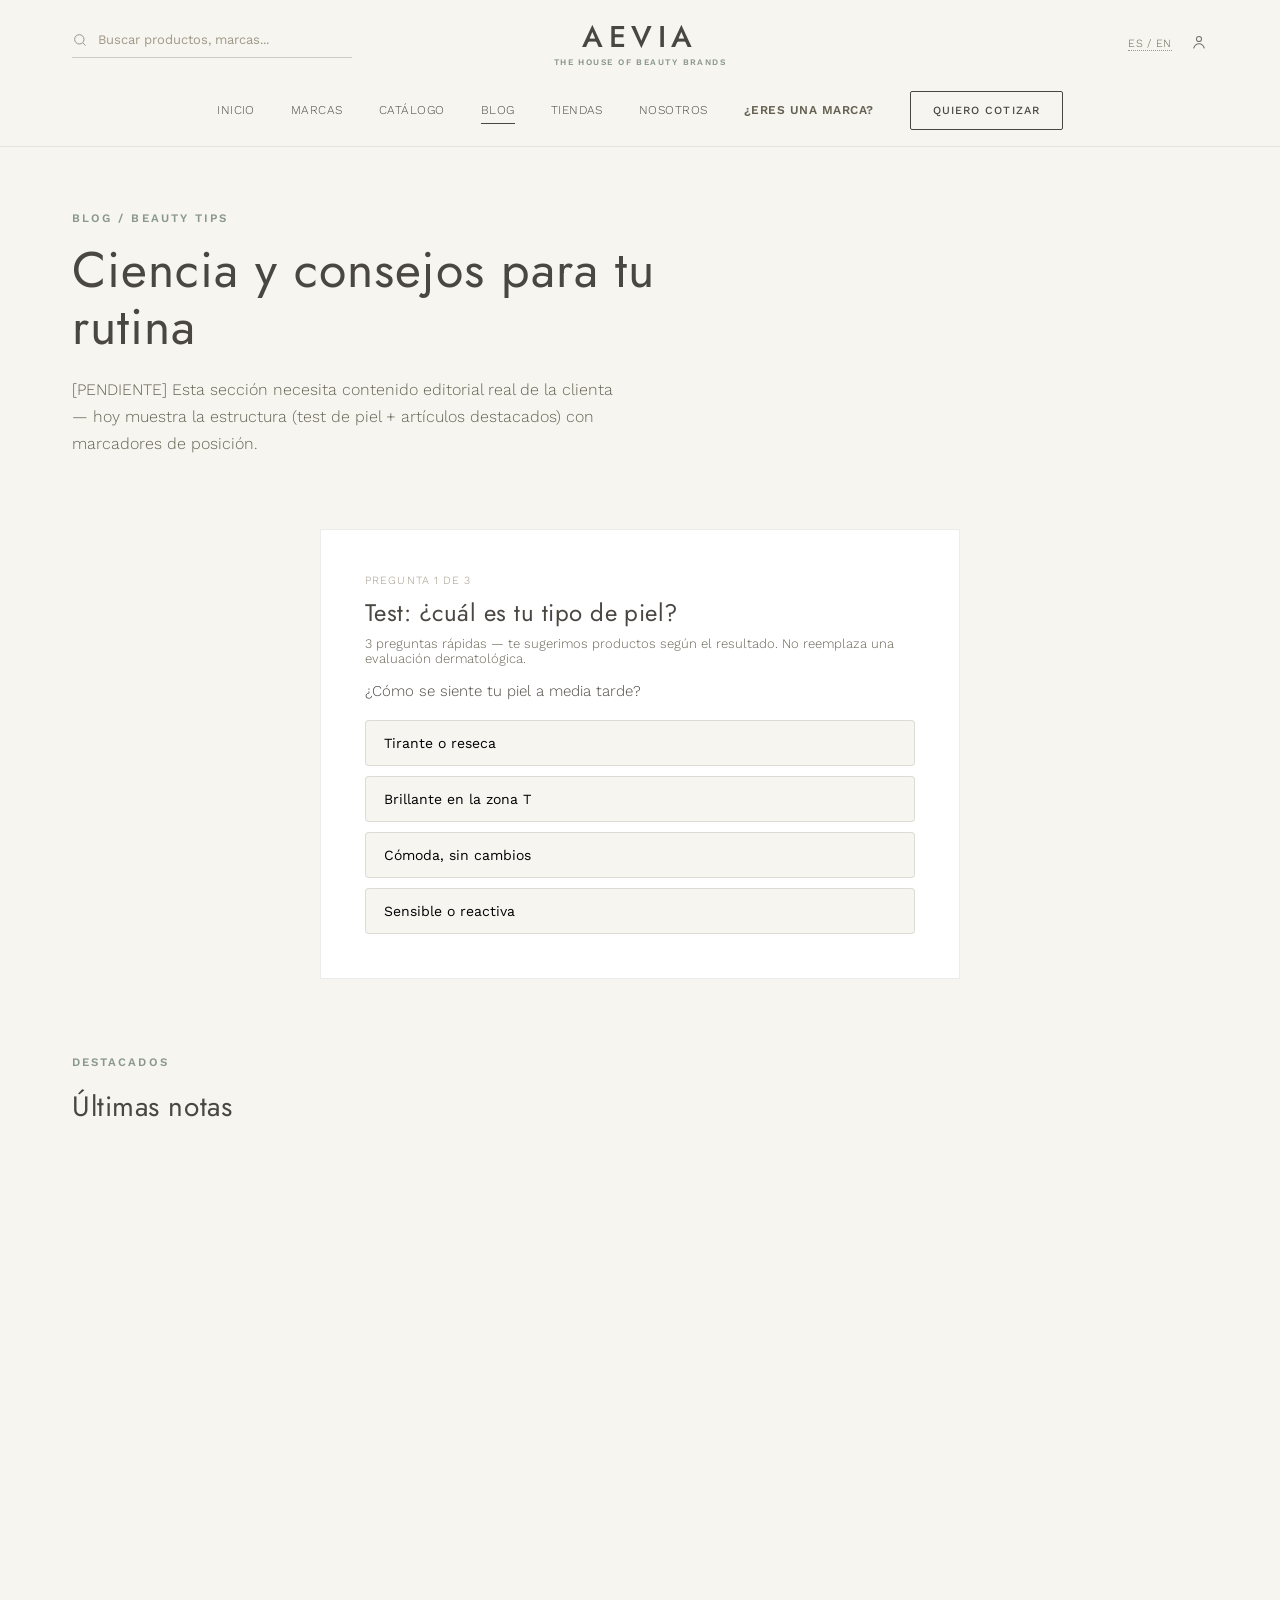
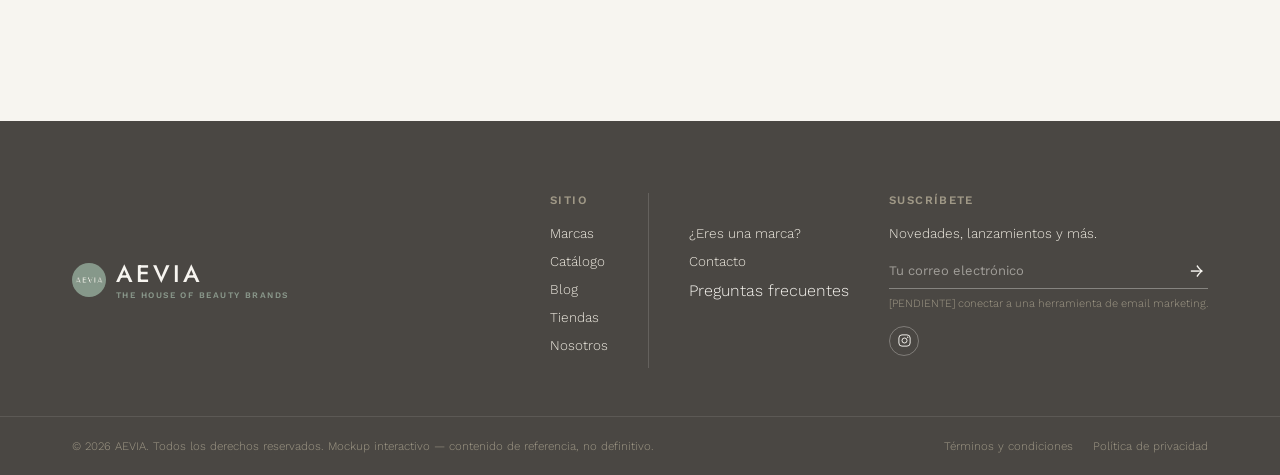
==== blog.html @ 747edf34 "Add files via upload" ====
<!doctype html>
<html lang="es">
<head>
<meta charset="utf-8">
<meta name="viewport" content="width=device-width, initial-scale=1">
<title>Blog — AEVIA</title>
<meta name="description" content="Beauty tips, test de tipo de piel y novedades de las marcas AEVIA.">
<link rel="preconnect" href="https://fonts.googleapis.com">
<link rel="preconnect" href="https://fonts.gstatic.com" crossorigin>
<link href="https://fonts.googleapis.com/css2?family=Jost:wght@300;400;500;600&family=Work+Sans:wght@300;400;500;600&display=swap" rel="stylesheet">
<link rel="stylesheet" href="css/styles.css?v=4">
<style>
  .quiz-card { background:var(--white); border:1px solid rgba(74,71,67,.1); padding:44px; max-width:640px; margin:0 auto; }
  .quiz-options { display:flex; flex-direction:column; gap:10px; margin-top:20px }
  .quiz-option { text-align:left; background:var(--cream); border:1px solid rgba(74,71,67,.15); padding:14px 18px; font-size:14px; border-radius:4px; }
  .quiz-option:hover { border-color:var(--sage) }
  .quiz-option.selected { border-color:var(--dark); background:var(--cream-alt) }
  .quiz-progress { font-size:11px; letter-spacing:.1em; text-transform:uppercase; color:var(--taupe); margin-bottom:8px }
</style>
</head>
<body>
<a class="skip-link" href="#main">Saltar al contenido</a>

<header class="site-header">
  <div class="header-top">
    <form class="header-search" action="catalogo.html" method="get">
      <svg width="16" height="16" viewBox="0 0 24 24" fill="none"><circle cx="11" cy="11" r="7" stroke="#4a4743" stroke-width="1.5"/><path d="m20 20-3.5-3.5" stroke="#4a4743" stroke-width="1.5" stroke-linecap="round"/></svg>
      <input type="search" name="buscar" placeholder="Buscar productos, marcas...">
    </form>
    <a href="index.html" class="brand-lockup-center">
      <span class="logo">AEVIA</span>
      <span class="sub">THE HOUSE OF BEAUTY BRANDS</span>
    </a>
    <div class="header-actions">
      <span class="lang-toggle" title="[PENDIENTE] Sitio bilingüe — hoy solo en español">ES / EN</span>
      <span class="icon-link" title="[PENDIENTE] Cuenta de usuario — fase 2, requiere carrito" aria-label="Mi cuenta (pendiente)">
        <svg width="18" height="18" viewBox="0 0 24 24" fill="none"><circle cx="12" cy="8" r="3.4" stroke="#4a4743" stroke-width="1.4"/><path d="M5 20c1.2-3.8 4.2-5.8 7-5.8s5.8 2 7 5.8" stroke="#4a4743" stroke-width="1.4" stroke-linecap="round"/></svg>
      </span>
      <button class="nav-toggle" aria-label="Abrir menú" aria-expanded="false">
        <svg width="24" height="24" viewBox="0 0 24 24" fill="none"><path d="M3 6h18M3 12h18M3 18h18" stroke="#4a4743" stroke-width="1.5"/></svg>
      </button>
    </div>
  </div>
  <nav class="main-nav">
    <a class="nav-link" data-nav="inicio" href="index.html">Inicio</a>
    <a class="nav-link" data-nav="marcas" href="marcas.html">Marcas</a>
    <a class="nav-link" data-nav="catalogo" href="catalogo.html">Catálogo</a>
    <a class="nav-link" data-nav="blog" href="blog.html">Blog</a>
    <a class="nav-link" data-nav="tiendas" href="tiendas.html">Tiendas</a>
    <a class="nav-link" data-nav="nosotros" href="nosotros.html">Nosotros</a>
    <a class="nav-link accent" data-nav="para-marcas" href="para-marcas.html">¿Eres una marca?</a>
    <a href="contacto.html"><button class="btn btn-outline-dark btn-sm">Quiero cotizar</button></a>
  </nav>
</header>

<main id="main">
  <div class="page-intro fade-up">
    <span class="eyebrow">Blog / Beauty tips</span>
    <h1>Ciencia y consejos para tu rutina</h1>
    <p class="lead">[PENDIENTE] Esta sección necesita contenido editorial real de la clienta — hoy muestra la estructura (test de piel + artículos destacados) con marcadores de posición.</p>
  </div>

  <!-- TEST DE TIPO DE PIEL -->
  <section class="section-tight">
    <div class="quiz-card fade-up">
      <div class="quiz-progress" id="quiz-progress">Pregunta 1 de 3</div>
      <h2 style="font-size:24px;margin-bottom:6px">Test: ¿cuál es tu tipo de piel?</h2>
      <p style="font-size:13px;color:var(--olive)">3 preguntas rápidas — te sugerimos productos según el resultado. No reemplaza una evaluación dermatológica.</p>
      <div id="quiz-body"></div>
    </div>
  </section>

  <!-- DESTACADOS -->
  <section class="section" style="padding-top:0">
    <div class="section-head fade-up">
      <div>
        <span class="eyebrow">Destacados</span>
        <h2 style="font-size:28px">Últimas notas</h2>
      </div>
    </div>
    <div class="product-grid" id="blog-grid"></div>
  </section>
</main>

<footer class="site-footer">
  <div class="footer-top">
    <div class="brand-lockup">
      <img src="img/aevia-logo-ig.jpg" alt="AEVIA" class="brand-mark">
      <span class="brand-lockup-text">
        <span class="logo" style="color:var(--cream)">AEVIA</span>
        <span class="sub">THE HOUSE OF BEAUTY BRANDS</span>
      </span>
    </div>
    <div class="footer-cols">
      <div class="footer-col">
        <h4>Sitio</h4>
        <a href="marcas.html">Marcas</a>
        <a href="catalogo.html">Catálogo</a>
        <a href="blog.html">Blog</a>
        <a href="tiendas.html">Tiendas</a>
        <a href="nosotros.html">Nosotros</a>
      </div>
      <div class="footer-col-divider"></div>
      <div class="footer-col">
        <h4>&nbsp;</h4>
        <a href="para-marcas.html">¿Eres una marca?</a>
        <a href="contacto.html">Contacto</a>
        <span class="footer-pending-link" title="Pendiente — página de FAQ aún no construida">Preguntas frecuentes</span>
      </div>
      <div class="footer-col footer-newsletter">
        <h4>Suscríbete</h4>
        <p>Novedades, lanzamientos y más.</p>
        <form class="footer-newsletter-field" onsubmit="return false">
          <input type="email" placeholder="Tu correo electrónico" required>
          <button type="submit" aria-label="Suscribirme">&#8594;</button>
        </form>
        <small>[PENDIENTE] conectar a una herramienta de email marketing.</small>
        <div class="footer-social">
          <a href="https://instagram.com/aevia.cl" target="_blank" rel="noopener" aria-label="Instagram">
            <svg width="15" height="15" viewBox="0 0 24 24" fill="none"><rect x="3" y="3" width="18" height="18" rx="5" stroke="#F7F5F0" stroke-width="1.5"/><circle cx="12" cy="12" r="4" stroke="#F7F5F0" stroke-width="1.5"/><circle cx="17.2" cy="6.8" r="1.1" fill="#F7F5F0"/></svg>
          </a>
        </div>
      </div>
    </div>
  </div>
  <div class="footer-bottom">
    <span>© 2026 AEVIA. Todos los derechos reservados. Mockup interactivo — contenido de referencia, no definitivo.</span>
    <div class="footer-bottom-links">
      <span>Términos y condiciones</span>
      <span>Política de privacidad</span>
    </div>
  </div>
</footer>

<script src="js/data.js?v=3"></script>
<script src="js/main.js?v=3"></script>
<script>
  initNav("blog");
  initFadeUp();

  /* ---- Artículos destacados (placeholder — falta contenido real) ---- */
  const ARTICLES = [
    { img: poolImg("editorial", 4), tag: "[PENDIENTE]", title: "Título del artículo 1 — a definir con la clienta" },
    { img: poolImg("science", 5), tag: "[PENDIENTE]", title: "Título del artículo 2 — a definir con la clienta" },
    { img: poolImg("botanical", 6), tag: "[PENDIENTE]", title: "Título del artículo 3 — a definir con la clienta" },
    { img: poolImg("sun", 7), tag: "[PENDIENTE]", title: "Título del artículo 4 — a definir con la clienta" }
  ];
  qs("#blog-grid").innerHTML = ARTICLES.map(a => `
    <a class="product-card fade-up" href="#" onclick="return false" aria-disabled="true">
      <div class="product-media"><span class="product-badge pending">${a.tag}</span><img src="${a.img}" alt=""></div>
      <span class="product-cat">Beauty tips</span>
      <h3 class="product-name">${a.title}</h3>
    </a>`).join("");

  /* ---- Test de tipo de piel (3 preguntas, sin backend) ---- */
  const QUIZ = [
    { q: "¿Cómo se siente tu piel a media tarde?", options: [
      { t: "Tirante o reseca", v: "Piel seca" },
      { t: "Brillante en la zona T", v: "Piel grasa" },
      { t: "Cómoda, sin cambios", v: "Todo tipo de piel" },
      { t: "Sensible o reactiva", v: "Piel sensible" }
    ]},
    { q: "¿Qué te preocupa más hoy?", options: [
      { t: "Líneas de expresión", v: "Piel seca" },
      { t: "Puntos negros y poros", v: "Piel grasa" },
      { t: "Tono desigual", v: "Todo tipo de piel" },
      { t: "Enrojecimiento", v: "Piel sensible" }
    ]},
    { q: "¿Cómo reacciona tu piel a productos nuevos?", options: [
      { t: "Rara vez reacciona", v: "Todo tipo de piel" },
      { t: "Se satura rápido / brilla", v: "Piel grasa" },
      { t: "Se reseca o tira", v: "Piel seca" },
      { t: "Se irrita con facilidad", v: "Piel sensible" }
    ]}
  ];
  let quizStep = 0;
  const answers = [];

  function renderQuiz() {
    const body = qs("#quiz-body");
    if (quizStep >= QUIZ.length) {
      const tally = {};
      answers.forEach(a => { tally[a] = (tally[a] || 0) + 1; });
      const result = Object.keys(tally).sort((a, b) => tally[b] - tally[a])[0];
      qs("#quiz-progress").textContent = "Resultado";
      body.innerHTML = `
        <p style="font-size:15px;margin-top:16px">Tu piel parece ser: <b>${escapeHtml(result)}</b></p>
        <a href="catalogo.html?piel=${encodeURIComponent(result)}"><button class="btn btn-primary" style="margin-top:16px">Ver productos para mi piel</button></a>
        <button class="btn-link" style="display:block;margin-top:14px;background:none;border:none;padding:0" onclick="quizStep=0;answers.length=0;renderQuiz()">Repetir test</button>
      `;
      return;
    }
    qs("#quiz-progress").textContent = `Pregunta ${quizStep + 1} de ${QUIZ.length}`;
    const step = QUIZ[quizStep];
    body.innerHTML = `
      <p style="font-size:15px;margin:16px 0 4px">${escapeHtml(step.q)}</p>
      <div class="quiz-options">
        ${step.options.map((o, i) => `<button class="quiz-option" data-v="${escapeHtml(o.v)}">${escapeHtml(o.t)}</button>`).join("")}
      </div>
    `;
    qsa(".quiz-option", body).forEach(btn => {
      btn.addEventListener("click", () => {
        answers.push(btn.dataset.v);
        quizStep++;
        renderQuiz();
      });
    });
  }
  renderQuiz();
</script>
</body>
</html>
---- css/styles.css ----
/* ==========================================================================
   AEVIA — Design system (mockup)
   Paleta y tipografías definidas en CLAUDE.md. No inventar nuevos tokens.
   ========================================================================== */

:root {
  --dark: #4a4743;
  --olive: #656152;
  --taupe: #a09987;
  --sage: #8a988b;
  --cream: #F7F5F0;
  --cream-alt: #EFEBE1;
  --white: #ffffff;

  --font-display: 'Jost', sans-serif;
  --font-body: 'Work Sans', sans-serif;

  --radius: 2px;
  --container: 1280px;
  --gutter: 72px;
  --gutter-m: 32px;
  --gutter-s: 20px;

  --ease: cubic-bezier(.4,0,.2,1);
}

* { box-sizing: border-box; }
html { scroll-behavior: smooth; }
html, body { overflow-x: hidden; }

body {
  margin: 0;
  font-family: var(--font-body);
  background: var(--cream);
  color: var(--dark);
  font-weight: 300;
  -webkit-font-smoothing: antialiased;
}

h1, h2, h3, h4, .logo, .font-display {
  font-family: var(--font-display);
  letter-spacing: .02em;
  font-weight: 400;
  margin: 0;
}

p { margin: 0; }
a { color: var(--dark); text-decoration: none; }
a:hover { opacity: .72; }
img { max-width: 100%; display: block; }
button { font-family: var(--font-body); cursor: pointer; }
input, select, textarea { font-family: var(--font-body); }

.eyebrow {
  font-size: 11.5px;
  letter-spacing: .18em;
  text-transform: uppercase;
  color: var(--sage);
  font-weight: 600;
  display: inline-block;
}

.wrap {
  max-width: var(--container);
  margin: 0 auto;
  padding-left: var(--gutter);
  padding-right: var(--gutter);
}

@media (max-width: 1100px) {
  .wrap, .section-pad { padding-left: var(--gutter-m); padding-right: var(--gutter-m); }
}
@media (max-width: 600px) {
  .wrap, .section-pad { padding-left: var(--gutter-s); padding-right: var(--gutter-s); }
}

.section-pad { padding-left: var(--gutter); padding-right: var(--gutter); }

/* ---------- Buttons ---------- */
.btn {
  display: inline-flex;
  align-items: center;
  justify-content: center;
  gap: 10px;
  padding: 16px 32px;
  border-radius: var(--radius);
  font-size: 12.5px;
  letter-spacing: .1em;
  text-transform: uppercase;
  border: 1px solid transparent;
  font-weight: 500;
  transition: all .25s var(--ease);
  white-space: nowrap;
}
.btn-primary { background: var(--dark); color: var(--cream); }
.btn-primary:hover { opacity: 1; background: #3a3733; }
.btn-cream { background: var(--cream); color: var(--dark); }
.btn-cream:hover { opacity: 1; background: var(--white); }
.btn-outline-light { background: transparent; color: var(--cream); border-color: rgba(247,245,240,.55); }
.btn-outline-light:hover { opacity: 1; background: rgba(247,245,240,.12); }
.btn-outline-dark { background: transparent; color: var(--dark); border-color: var(--dark); }
.btn-outline-dark:hover { opacity: 1; background: var(--dark); color: var(--cream); }
.btn-sm { padding: 12px 22px; font-size: 11px; }
.btn-link { font-size: 13px; text-decoration: underline; text-underline-offset: 3px; }
.btn:disabled { opacity: .4; cursor: not-allowed; }

/* ---------- Header ---------- */
.site-header {
  position: sticky; top: 0; z-index: 100;
  display: flex; flex-direction: column; gap: 20px;
  padding: 22px var(--gutter) 0;
  border-bottom: 1px solid rgba(74,71,67,.1);
  background: var(--cream);
}
.header-top { display: flex; align-items: center; justify-content: space-between; gap: 24px; }
.header-search { flex: 1; max-width: 280px; display: flex; align-items: center; gap: 10px; border-bottom: 1px solid rgba(74,71,67,.25); padding-bottom: 8px; }
.header-search svg { flex-shrink: 0; opacity: .55; }
.header-search input { flex: 1; border: none; background: transparent; font-size: 13px; color: var(--dark); padding: 2px 0; }
.header-search input::placeholder { color: var(--taupe); }
.header-search input:focus { outline: none; }

.brand-lockup { display: flex; align-items: center; gap: 10px; }
.brand-lockup-text { display: flex; flex-direction: column; line-height: 1; }
.brand-lockup .logo { font-size: 24px; font-weight: 500; letter-spacing: .12em; }
.brand-lockup .sub { font-size: 8.5px; letter-spacing: .17em; color: var(--sage); margin-top: 5px; font-family: var(--font-body); font-weight: 600; }
.brand-mark { width: 34px; height: 34px; border-radius: 50%; object-fit: cover; flex-shrink: 0; }

.brand-lockup-center { display: flex; flex-direction: column; align-items: center; line-height: 1; text-align: center; }
.brand-lockup-center .logo { font-size: 30px; font-weight: 500; letter-spacing: .18em; }
.brand-lockup-center .sub { font-size: 8.5px; letter-spacing: .17em; color: var(--sage); margin-top: 6px; font-family: var(--font-body); font-weight: 600; }

.header-actions { flex: 1; max-width: 280px; display: flex; justify-content: flex-end; align-items: center; gap: 18px; }
.header-actions .icon-link { opacity: .75; cursor: help; }
.header-actions .icon-link:hover { opacity: 1; }
.lang-toggle { font-size: 11px; letter-spacing: .06em; color: var(--olive); cursor: help; border-bottom: 1px dotted var(--taupe); }

.main-nav { display: flex; gap: 36px; align-items: center; justify-content: center; padding-bottom: 16px; }
.main-nav a.nav-link { font-size: 12px; letter-spacing: .04em; text-transform: uppercase; padding: 6px 0; border-bottom: 1px solid transparent; }
.main-nav a.nav-link.active { border-bottom-color: var(--dark); }
.main-nav a.nav-link.accent { color: var(--olive); font-weight: 600; }
.nav-toggle { display: none; background: none; border: none; padding: 8px; }
.nav-toggle svg { display: block; }

@media (max-width: 900px) {
  .site-header { padding: 18px var(--gutter-m) 0; }
  .header-search { display: none; }
  .header-actions { max-width: none; flex: 0; }
  .header-actions .lang-toggle, .header-actions .icon-link { display: none; }
  .brand-lockup-center .logo { font-size: 24px; }
  .main-nav { position: fixed; inset: 0 0 0 30%; background: var(--dark); flex-direction: column; justify-content: center; align-items: flex-start; gap: 28px; padding: 40px; transform: translateX(100%); transition: transform .35s var(--ease); }
  .main-nav.open { transform: translateX(0); }
  .main-nav a.nav-link { color: var(--cream); font-size: 20px; }
  .main-nav a.nav-link.active { border-bottom-color: var(--cream); }
  .main-nav a.nav-link.accent { color: var(--taupe); }
  .main-nav .btn { border-color: var(--cream); color: var(--cream); }
  .nav-toggle { display: block; }
  body.nav-open { overflow: hidden; }
}
@media (min-width: 901px) {
  .header-top { padding-bottom: 4px; }
}

/* ---------- Breadcrumb ---------- */
.breadcrumb { padding: 22px var(--gutter) 0; font-size: 12px; color: var(--taupe); }
.breadcrumb a { color: var(--taupe); }
.breadcrumb .sep { margin: 0 6px; }
.breadcrumb .current { color: var(--dark); }

/* ---------- Hero ---------- */
.hero {
  position: relative;
  min-height: 640px;
  display: flex; align-items: center;
  padding: 140px var(--gutter) 96px;
  overflow: hidden;
  color: var(--cream);
}
.hero-media { position: absolute; inset: 0; }
.hero-media img { width: 100%; height: 100%; object-fit: cover; }
.hero-media::after {
  content: ''; position: absolute; inset: 0;
  background: linear-gradient(100deg, rgba(74,71,67,.86) 0%, rgba(74,71,67,.6) 45%, rgba(74,71,67,.28) 100%);
}
.hero-content { position: relative; max-width: 620px; }
.hero-content h1 { font-size: clamp(40px, 5.5vw, 66px); line-height: 1.05; margin: 20px 0 22px; }
.hero-content p { font-size: 17px; line-height: 1.65; max-width: 460px; margin: 0 0 36px; font-weight: 300; opacity: .95; }
.hero-actions { display: flex; gap: 16px; flex-wrap: wrap; }

@media (max-width: 600px) {
  .hero { padding: 120px var(--gutter-s) 64px; min-height: 520px; }
  .hero-actions .btn { width: 100%; }
}

/* ---------- Generic section ---------- */
.section { padding: 110px var(--gutter); }
.section-tight { padding: 72px var(--gutter); }
@media (max-width: 900px) { .section { padding: 72px var(--gutter-m); } .section-tight { padding: 56px var(--gutter-m); } }
@media (max-width: 600px) { .section { padding: 56px var(--gutter-s); } .section-tight { padding: 44px var(--gutter-s); } }

.section-head { display: flex; justify-content: space-between; align-items: flex-end; gap: 24px; margin-bottom: 52px; flex-wrap: wrap; }
.section-head h2 { font-size: clamp(26px, 3vw, 34px); margin-top: 16px; max-width: 600px; }
.section-head-center { text-align: center; max-width: 640px; margin: 0 auto 56px; }

/* ---------- Concepto / pilares ---------- */
.concept { display: flex; gap: 96px; }
.concept-lead { width: 360px; flex-shrink: 0; }
.concept-lead h2 { font-size: clamp(28px, 3.4vw, 38px); line-height: 1.2; margin: 18px 0 0; }
.concept-body { flex-grow: 1; display: flex; flex-direction: column; gap: 40px; }
.concept-body > p { font-size: 16px; line-height: 1.75; color: var(--olive); max-width: 620px; }
.pillars { display: grid; grid-template-columns: repeat(4, minmax(0,1fr)); gap: 20px; }
.pillar-card { padding: 30px 22px; border: 1px solid rgba(74,71,67,.1); background: var(--white); transition: transform .25s var(--ease), box-shadow .25s var(--ease); }
.pillar-card:hover { transform: translateY(-4px); box-shadow: 0 16px 32px rgba(74,71,67,.08); }
.pillar-dot { width: 34px; height: 34px; border-radius: 50%; margin-bottom: 18px; }
.pillar-card h3 { font-size: 15.5px; font-weight: 500; margin-bottom: 8px; }
.pillar-card p { font-size: 12.5px; line-height: 1.6; color: var(--olive); }

@media (max-width: 1100px) {
  .concept { flex-direction: column; gap: 40px; }
  .concept-lead { width: 100%; }
}
@media (max-width: 700px) { .pillars { grid-template-columns: repeat(2, minmax(0,1fr)); } }

/* ---------- Video block ---------- */
.video-block {
  position: relative; height: 560px; overflow: hidden;
  display: flex; align-items: center; justify-content: center;
  background: linear-gradient(135deg, var(--olive), var(--taupe));
  cursor: pointer;
}
.video-block img { position: absolute; inset: 0; width: 100%; height: 100%; object-fit: cover; opacity: .55; }
.video-block .scrim { position: absolute; inset: 0; background: linear-gradient(180deg, rgba(74,71,67,.15), rgba(74,71,67,.55)); }
.play-btn {
  position: relative; width: 84px; height: 84px; border-radius: 50%;
  border: 1.5px solid var(--cream); display: flex; align-items: center; justify-content: center;
  transition: transform .25s var(--ease), background .25s var(--ease);
}
.video-block:hover .play-btn { transform: scale(1.08); background: rgba(247,245,240,.12); }
.play-btn .tri { width: 0; height: 0; border-top: 11px solid transparent; border-bottom: 11px solid transparent; border-left: 18px solid var(--cream); margin-left: 5px; }
.video-caption { position: absolute; bottom: 26px; left: 28px; font-size: 11.5px; letter-spacing: .1em; text-transform: uppercase; color: var(--cream); z-index: 2; }
@media (max-width: 700px) { .video-block { height: 380px; } }

/* ---------- Marcas grid (home strip) ---------- */
.brand-strip { display: grid; grid-template-columns: repeat(5, minmax(0,1fr)); gap: 22px; margin-top: 40px; }
.brand-tile { display: flex; flex-direction: column; gap: 12px; }
.brand-tile-img { position: relative; aspect-ratio: 1/1; overflow: hidden; background: var(--cream-alt); }
.brand-tile-img img { position: absolute; inset: 0; width: 100%; height: 100%; object-fit: cover; transition: transform .4s var(--ease); }
.brand-tile:hover .brand-tile-img img { transform: scale(1.06); }
.brand-tile-name { font-family: var(--font-display); font-size: 15px; color: var(--dark); }
.brand-tile-cat { font-size: 10px; letter-spacing: .1em; text-transform: uppercase; color: var(--taupe); margin-top: 2px; display: block; }
@media (max-width: 900px) { .brand-strip { grid-template-columns: repeat(3, minmax(0,1fr)); } }
@media (max-width: 560px) { .brand-strip { grid-template-columns: repeat(2, minmax(0,1fr)); } }

/* ---------- Split banner (dos caminos) ---------- */
.split-banner { display: flex; gap: 24px; flex-wrap: wrap; }
.split-banner-card {
  flex: 1; min-width: 280px; position: relative; min-height: 300px;
  display: flex; flex-direction: column; justify-content: flex-end;
  padding: 36px; overflow: hidden;
}
.split-banner-card img { position: absolute; inset: 0; width: 100%; height: 100%; object-fit: cover; transition: transform .4s var(--ease); }
.split-banner-card:hover img { transform: scale(1.05); }
.split-banner-card .scrim { position: absolute; inset: 0; background: linear-gradient(180deg, rgba(74,71,67,.1), rgba(74,71,67,.82)); }
.split-banner-card > *:not(img):not(.scrim) { position: relative; z-index: 2; }

/* ---------- Carousel placeholder (Home) ---------- */
.carousel-placeholder {
  position: relative; height: 420px; overflow: hidden;
  display: flex; flex-direction: column; align-items: center; justify-content: center; gap: 16px;
  background: linear-gradient(135deg, var(--sage), var(--olive));
  border: 2px dashed rgba(247,245,240,.4);
}
.carousel-placeholder span:first-child { font-family: var(--font-display); font-size: 24px; color: var(--cream); }
@media (max-width: 700px) { .carousel-placeholder { height: 260px; } }

/* ---------- Brand cards (marcas.html) ---------- */
.brand-cards { display: grid; grid-template-columns: repeat(3, minmax(0,1fr)); gap: 28px; }
.brand-card { display: block; background: var(--white); border: 1px solid rgba(74,71,67,.08); }
.brand-card-media { position: relative; height: 260px; overflow: hidden; }
.brand-card-media img { width: 100%; height: 100%; object-fit: cover; transition: transform .4s var(--ease); }
.brand-card:hover .brand-card-media img { transform: scale(1.05); }
.brand-card-body { padding: 24px 24px 28px; }
.brand-card-body h3 { font-size: 20px; margin-bottom: 8px; }
.brand-card-body p { font-size: 13px; color: var(--olive); line-height: 1.6; margin-bottom: 14px; }
.brand-card-body .count { font-size: 11px; letter-spacing: .08em; text-transform: uppercase; color: var(--taupe); }
@media (max-width: 900px) { .brand-cards { grid-template-columns: repeat(2, minmax(0,1fr)); } }
@media (max-width: 600px) { .brand-cards { grid-template-columns: 1fr; } }

/* ---------- Product grid ---------- */
.product-grid { display: grid; grid-template-columns: repeat(4, minmax(0,1fr)); gap: 30px 26px; }
.product-card { display: block; }
.product-media { position: relative; aspect-ratio: 3/4; overflow: hidden; background: var(--cream-alt); margin-bottom: 15px; }
.product-media img { width: 100%; height: 100%; object-fit: cover; transition: transform .5s var(--ease); }
.product-card:hover .product-media img { transform: scale(1.045); }
.product-badge {
  position: absolute; top: 12px; left: 12px; z-index: 2;
  font-size: 9.5px; letter-spacing: .08em; text-transform: uppercase; font-weight: 600;
  padding: 5px 10px; border-radius: 20px;
}
.product-badge.real { background: var(--sage); color: var(--cream); }
.product-badge.pending { background: var(--white); color: var(--olive); border: 1px solid var(--taupe); }
.product-brand { font-size: 10.5px; letter-spacing: .1em; text-transform: uppercase; color: var(--sage); }
.product-name { font-size: 14.5px; font-weight: 500; margin: 6px 0 0; line-height: 1.35; }
.product-cat { font-size: 11.5px; color: var(--taupe); margin-top: 4px; }

@media (max-width: 1100px) { .product-grid { grid-template-columns: repeat(3, minmax(0,1fr)); } }
@media (max-width: 700px) { .product-grid { grid-template-columns: repeat(2, minmax(0,1fr)); gap: 24px 16px; } }
@media (max-width: 420px) { .product-grid { grid-template-columns: 1fr; max-width: 320px; margin: 0 auto; } }

/* ---------- Catalog filters ---------- */
.catalog-toolbar { display: flex; flex-wrap: wrap; gap: 16px; align-items: center; justify-content: space-between; margin-bottom: 40px; padding-bottom: 28px; border-bottom: 1px solid rgba(74,71,67,.12); }
.filter-group { display: flex; gap: 10px; flex-wrap: wrap; }
.pill-select {
  appearance: none; background: var(--white); border: 1px solid rgba(74,71,67,.18);
  padding: 11px 34px 11px 16px; font-size: 12.5px; letter-spacing: .03em; color: var(--dark);
  border-radius: 20px;
  background-image: url("data:image/svg+xml;utf8,<svg xmlns='http://www.w3.org/2000/svg' width='10' height='6'><path d='M0 0l5 6 5-6z' fill='%234a4743'/></svg>");
  background-repeat: no-repeat; background-position: right 14px center;
}
.search-input {
  border: 1px solid rgba(74,71,67,.18); background: var(--white); padding: 11px 16px;
  font-size: 13px; border-radius: 20px; min-width: 220px; color: var(--dark);
}
.search-input:focus, .pill-select:focus { outline: 1.5px solid var(--sage); }
.result-count { font-size: 12.5px; color: var(--taupe); }
.empty-state { padding: 80px 0; text-align: center; color: var(--taupe); font-size: 14px; }

/* ---------- Trust bar ---------- */
.trust-bar { padding: 56px var(--gutter); background: var(--cream-alt); display: flex; align-items: center; justify-content: space-between; flex-wrap: wrap; gap: 32px; }
.trust-name { font-size: 24px; font-family: var(--font-display); margin-top: 8px; }
.trust-stats { display: flex; gap: 56px; flex-wrap: wrap; }
.trust-stat b { display: block; font-size: 30px; font-family: var(--font-display); font-weight: 400; }
.trust-stat span { font-size: 11.5px; color: var(--olive); margin-top: 4px; display: block; }

/* ---------- CTA band ---------- */
.cta-band { padding: 100px var(--gutter); background: var(--olive); color: var(--cream); text-align: center; }
.cta-band .eyebrow { color: var(--cream-alt); }
.cta-band h2 { font-size: clamp(26px, 3.6vw, 38px); margin: 18px auto 22px; max-width: 640px; line-height: 1.25; }
.cta-band p { max-width: 520px; margin: 0 auto 32px; font-size: 15px; line-height: 1.7; color: var(--cream-alt); }

/* ---------- Footer ---------- */
.site-footer { background: var(--dark); color: var(--cream); }
.footer-top { padding: 72px var(--gutter) 48px; display: flex; justify-content: space-between; gap: 48px; flex-wrap: wrap; }
.footer-cols { display: flex; gap: 40px; flex-wrap: wrap; align-items: flex-start; }
.footer-col-divider { width: 1px; align-self: stretch; background: rgba(247,245,240,.15); }
@media (max-width: 700px) { .footer-col-divider { display: none; } }
.footer-col h4 { font-size: 11.5px; letter-spacing: .12em; text-transform: uppercase; color: var(--taupe); margin-bottom: 18px; font-family: var(--font-body); font-weight: 600; }
.footer-col a, .footer-col p { display: block; font-size: 13.5px; color: var(--cream-alt); margin-bottom: 12px; }
.footer-bottom { padding: 22px var(--gutter); border-top: 1px solid rgba(247,245,240,.1); display: flex; justify-content: space-between; font-size: 11.5px; color: var(--taupe); flex-wrap: wrap; gap: 10px; }
.footer-bottom-links { display: flex; gap: 20px; }
.footer-bottom-links a { color: var(--taupe); }
@media (max-width: 700px) { .footer-top, .footer-bottom { padding-left: var(--gutter-m); padding-right: var(--gutter-m); } .footer-bottom { flex-direction: column; } }

.footer-newsletter { min-width: 240px; }
.footer-newsletter-field { display: flex; align-items: center; border-bottom: 1px solid rgba(247,245,240,.35); margin-top: 4px; }
.footer-newsletter-field input { flex: 1; background: transparent; border: none; color: var(--cream); font-size: 13px; padding: 10px 0; }
.footer-newsletter-field input::placeholder { color: rgba(247,245,240,.5); }
.footer-newsletter-field input:focus { outline: none; }
.footer-newsletter-field button { background: none; border: none; color: var(--cream); font-size: 18px; padding: 6px 4px; }
.footer-newsletter small { display: block; color: var(--taupe); font-size: 11px; margin-top: 8px; }
.footer-social { display: flex; gap: 14px; margin-top: 16px; }
.footer-social a { width: 30px; height: 30px; border: 1px solid rgba(247,245,240,.3); border-radius: 50%; display: flex; align-items: center; justify-content: center; color: var(--cream); }
.footer-social a:hover { background: rgba(247,245,240,.1); opacity: 1; }

/* ---------- Forms ---------- */
.form-grid { display: grid; grid-template-columns: repeat(2, minmax(0,1fr)); gap: 24px; }
.field { display: flex; flex-direction: column; gap: 8px; }
.field.full { grid-column: 1 / -1; }
.field label { font-size: 12px; letter-spacing: .02em; }
.field input, .field select, .field textarea {
  background: transparent; border: none; border-bottom: 1px solid rgba(74,71,67,.3);
  padding: 10px 2px; font-size: 14.5px; color: var(--dark); border-radius: 0;
}
.field input:focus, .field select:focus, .field textarea:focus { outline: none; border-bottom-color: var(--dark); }
.field textarea { resize: vertical; min-height: 90px; font-family: var(--font-body); }
.field.on-dark label { color: var(--cream-alt); }
.field.on-dark input, .field.on-dark select, .field.on-dark textarea { color: var(--cream); border-bottom-color: rgba(247,245,240,.4); }
.field.on-dark select option { color: var(--dark); }
.field-error { font-size: 11.5px; color: #b5544a; min-height: 14px; }
.field.invalid input, .field.invalid select, .field.invalid textarea { border-bottom-color: #b5544a; }
@media (max-width: 700px) { .form-grid { grid-template-columns: 1fr; } }

.form-success { display: none; padding: 40px; background: var(--cream-alt); text-align: center; }
.form-success.show { display: block; }
.form-success h3 { font-size: 22px; margin-bottom: 10px; }
.form-success p { color: var(--olive); font-size: 14px; line-height: 1.6; }

/* ---------- Product detail ---------- */
.product-detail { display: flex; gap: 72px; padding: 44px var(--gutter) 100px; }
.pd-gallery { width: 46%; max-width: 560px; flex-shrink: 0; display: flex; flex-direction: column; gap: 14px; }
.pd-main-media { aspect-ratio: 4/5; overflow: hidden; background: var(--cream-alt); }
.pd-main-media img { width: 100%; height: 100%; object-fit: cover; }
.pd-thumbs { display: grid; grid-template-columns: repeat(4, minmax(0,1fr)); gap: 10px; }
.pd-thumb { aspect-ratio: 1/1; overflow: hidden; background: var(--cream-alt); border: 2px solid transparent; cursor: pointer; }
.pd-thumb.active { border-color: var(--dark); }
.pd-thumb img { width: 100%; height: 100%; object-fit: cover; }

.pd-info { flex-grow: 1; display: flex; flex-direction: column; padding-top: 4px; }
.pd-info h1 { font-size: clamp(28px, 3.2vw, 36px); margin: 14px 0 8px; line-height: 1.2; }
.pd-sub { font-size: 14.5px; color: var(--olive); margin-bottom: 26px; }
.pd-desc { font-size: 15px; line-height: 1.75; max-width: 480px; margin-bottom: 26px; }
.pd-tags { display: flex; gap: 10px; flex-wrap: wrap; margin-bottom: 32px; }
.pd-tag { font-size: 10.5px; border: 1px solid rgba(74,71,67,.2); padding: 6px 14px; border-radius: 20px; color: var(--olive); }
.brand-pill.active { background: var(--dark); color: var(--cream); border-color: var(--dark); }
.pd-note { background: var(--cream-alt); padding: 24px 28px; max-width: 480px; margin-bottom: 28px; }
.pd-note p { font-size: 12.5px; line-height: 1.7; color: var(--olive); }
.pd-actions { display: flex; gap: 16px; align-items: center; flex-wrap: wrap; }
.pd-pending-flag { display: inline-flex; align-items: center; gap: 8px; font-size: 11.5px; color: var(--olive); background: var(--cream-alt); padding: 8px 14px; border-radius: 20px; margin-bottom: 20px; }
.pd-pending-flag .dot { width: 6px; height: 6px; border-radius: 50%; background: var(--taupe); }

@media (max-width: 1000px) {
  .product-detail { flex-direction: column; padding: 32px var(--gutter-m) 72px; }
  .pd-gallery { width: 100%; max-width: none; }
}
@media (max-width: 600px) { .product-detail { padding: 24px var(--gutter-s) 56px; } }

/* ---------- Tabs ---------- */
.tabs-nav { display: flex; gap: 40px; border-bottom: 1px solid rgba(74,71,67,.12); margin-bottom: 36px; overflow-x: auto; }
.tab-btn { font-size: 12.5px; letter-spacing: .05em; text-transform: uppercase; padding: 15px 0; color: var(--taupe); background: none; border: none; border-bottom: 2px solid transparent; white-space: nowrap; }
.tab-btn.active { color: var(--dark); border-bottom-color: var(--dark); }
.tab-panel { display: none; font-size: 14.5px; line-height: 1.8; color: var(--olive); max-width: 760px; }
.tab-panel.active { display: block; }

/* ---------- Pending / placeholder marker ---------- */
.pending-note { color: var(--taupe); font-style: italic; }
.pending-chip { display: inline-block; font-size: 10px; letter-spacing: .06em; text-transform: uppercase; color: var(--olive); background: var(--cream-alt); border: 1px solid rgba(74,71,67,.12); padding: 3px 9px; border-radius: 10px; }

/* ---------- Nosotros page ---------- */
.story-split { display: flex; gap: 80px; align-items: center; }
.story-media { width: 46%; flex-shrink: 0; aspect-ratio: 4/5; overflow: hidden; }
.story-media img { width: 100%; height: 100%; object-fit: cover; }
.story-copy { flex-grow: 1; }
.story-copy h2 { font-size: clamp(26px, 3.2vw, 36px); margin: 16px 0 22px; line-height: 1.25; }
.story-copy p { font-size: 15.5px; line-height: 1.8; color: var(--olive); margin-bottom: 18px; max-width: 560px; }
.story-split.reverse { flex-direction: row-reverse; }
@media (max-width: 900px) { .story-split, .story-split.reverse { flex-direction: column; gap: 32px; } .story-media { width: 100%; } }

.timeline { display: flex; flex-direction: column; gap: 0; }
.timeline-item { display: flex; gap: 32px; padding: 28px 0; border-bottom: 1px solid rgba(74,71,67,.1); }
.timeline-item .year { width: 90px; flex-shrink: 0; font-family: var(--font-display); font-size: 20px; color: var(--sage); }
.timeline-item .txt h4 { font-size: 15.5px; font-weight: 500; margin-bottom: 6px; }
.timeline-item .txt p { font-size: 13.5px; color: var(--olive); line-height: 1.6; }

.value-grid { display: grid; grid-template-columns: repeat(2, minmax(0,1fr)); gap: 20px; }
.value-card { padding: 28px; border: 1px solid rgba(74,71,67,.1); }
.value-card h3 { font-size: 15px; margin-bottom: 8px; }
.value-card p { font-size: 13px; color: var(--olive); line-height: 1.6; }

/* ---------- Utility ---------- */
.fade-up { opacity: 0; transform: translateY(22px); transition: opacity .7s var(--ease), transform .7s var(--ease); }
.fade-up.in { opacity: 1; transform: translateY(0); }
@media (prefers-reduced-motion: reduce) { .fade-up { opacity: 1; transform: none; transition: none; } html { scroll-behavior: auto; } }

.divider-y { height: 1px; background: rgba(74,71,67,.1); }
.center { text-align: center; }
.mt-0 { margin-top: 0; }

.page-intro { padding: 64px var(--gutter) 0; }
.page-intro .eyebrow { display: block; margin-bottom: 16px; }
.page-intro h1 { font-size: clamp(32px, 4.4vw, 50px); max-width: 720px; line-height: 1.15; }
.page-intro p.lead { font-size: 16px; color: var(--olive); max-width: 560px; margin-top: 20px; line-height: 1.7; }

.skip-link { position: absolute; left: -999px; top: 0; background: var(--dark); color: var(--cream); padding: 12px 18px; z-index: 200; }
.skip-link:focus { left: 12px; top: 12px; }
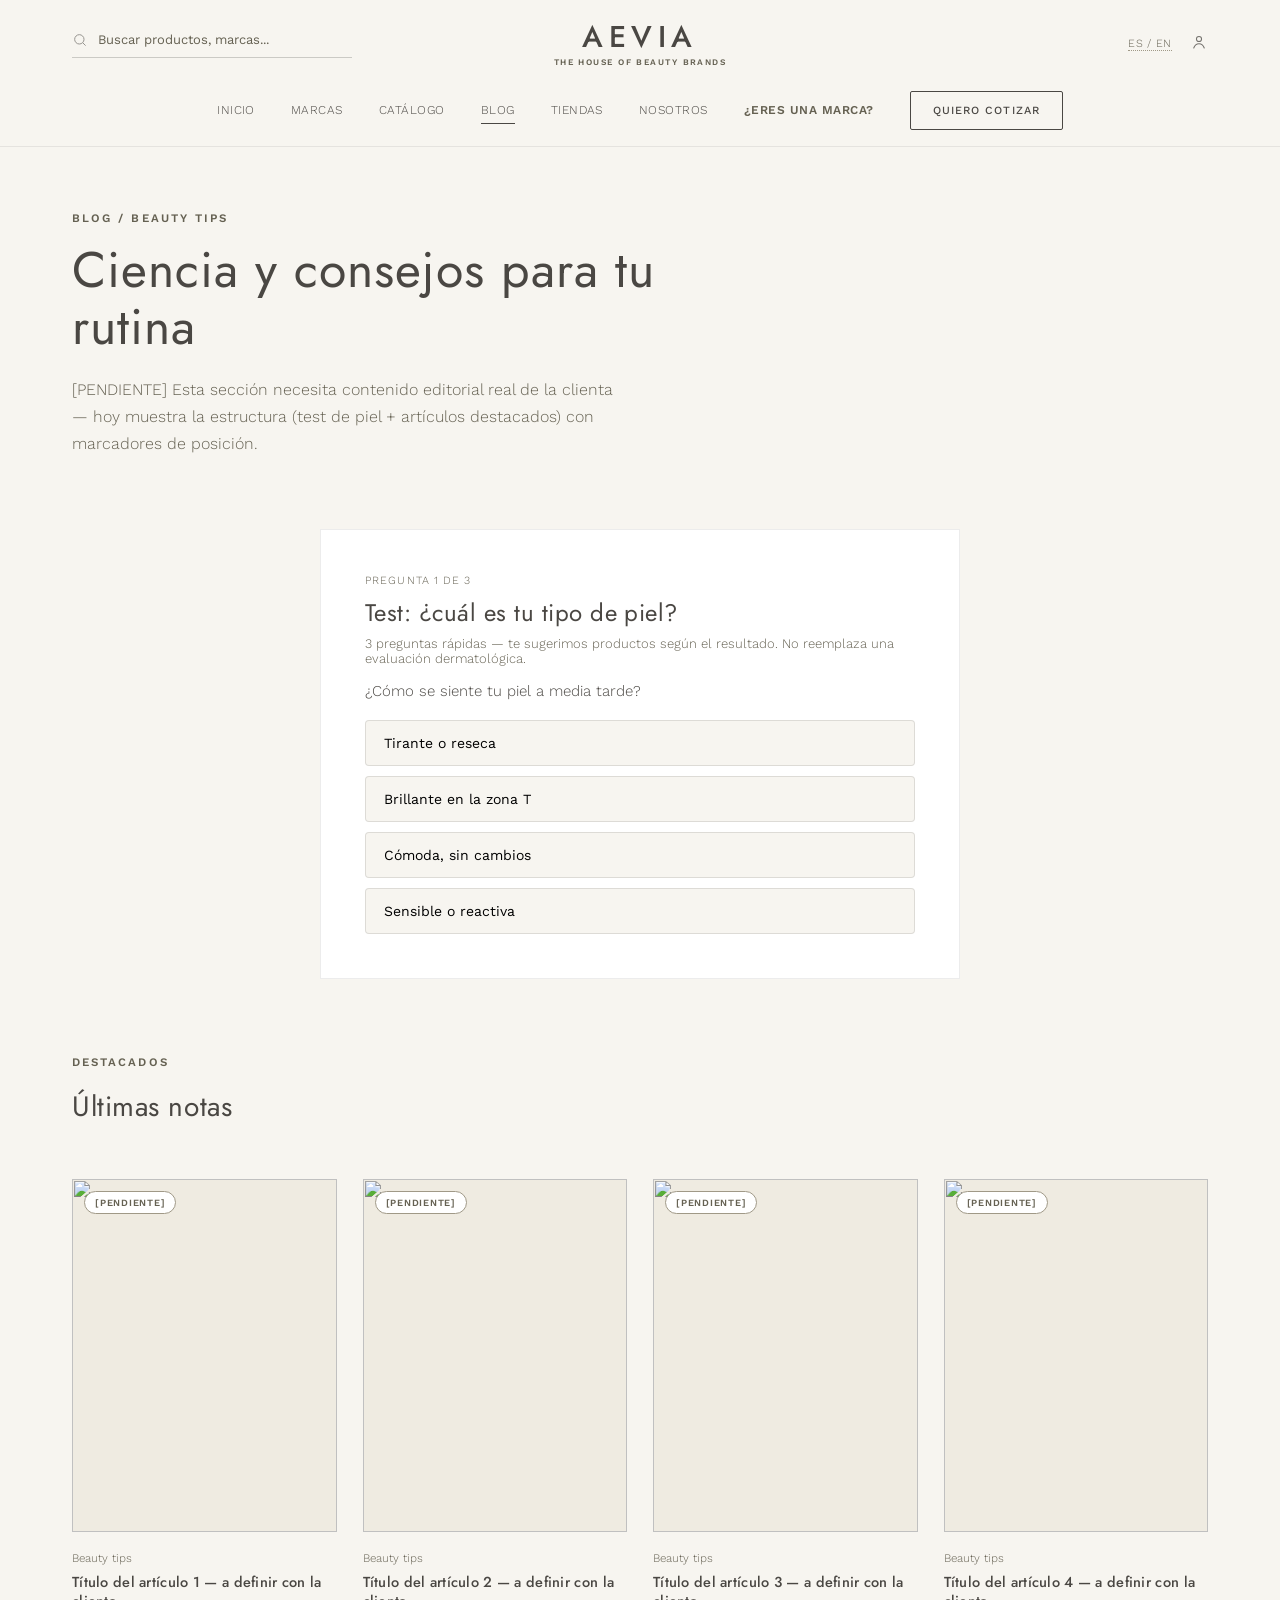
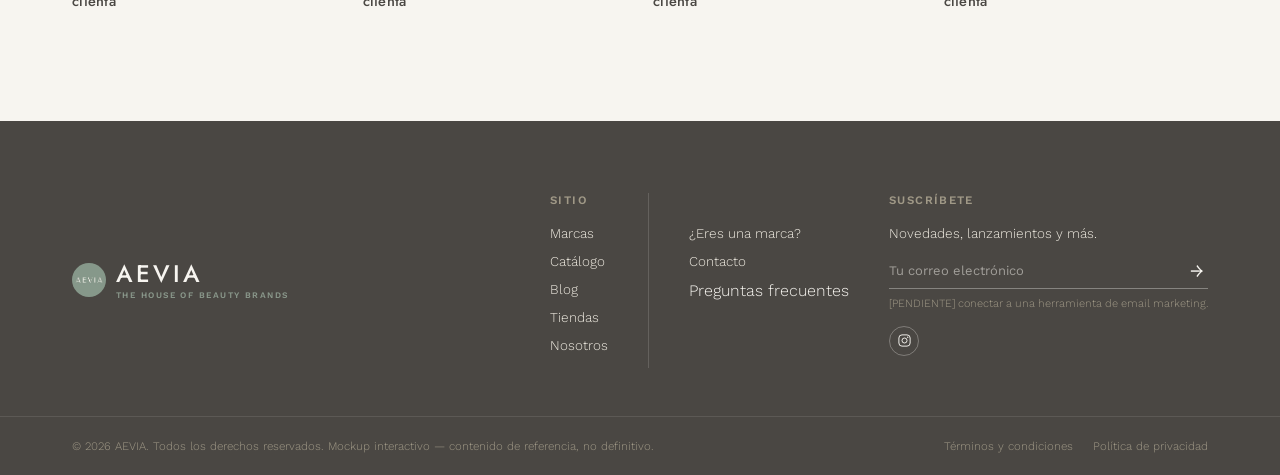
==== commit df95f51a: "Add files via upload" ====
--- a/blog.html
+++ b/blog.html
@@ -8,14 +8,14 @@
 <link rel="preconnect" href="https://fonts.googleapis.com">
 <link rel="preconnect" href="https://fonts.gstatic.com" crossorigin>
 <link href="https://fonts.googleapis.com/css2?family=Jost:wght@300;400;500;600&family=Work+Sans:wght@300;400;500;600&display=swap" rel="stylesheet">
-<link rel="stylesheet" href="css/styles.css?v=4">
+<link rel="stylesheet" href="css/styles.css?v=5">
 <style>
   .quiz-card { background:var(--white); border:1px solid rgba(74,71,67,.1); padding:44px; max-width:640px; margin:0 auto; }
   .quiz-options { display:flex; flex-direction:column; gap:10px; margin-top:20px }
   .quiz-option { text-align:left; background:var(--cream); border:1px solid rgba(74,71,67,.15); padding:14px 18px; font-size:14px; border-radius:4px; }
   .quiz-option:hover { border-color:var(--sage) }
   .quiz-option.selected { border-color:var(--dark); background:var(--cream-alt) }
-  .quiz-progress { font-size:11px; letter-spacing:.1em; text-transform:uppercase; color:var(--taupe); margin-bottom:8px }
+  .quiz-progress { font-size:11px; letter-spacing:.1em; text-transform:uppercase; color:var(--olive); margin-bottom:8px }
 </style>
 </head>
 <body>
@@ -136,7 +136,6 @@
 <script src="js/main.js?v=3"></script>
 <script>
   initNav("blog");
-  initFadeUp();
 
   /* ---- Artículos destacados (placeholder — falta contenido real) ---- */
   const ARTICLES = [
@@ -151,6 +150,8 @@
       <span class="product-cat">Beauty tips</span>
       <h3 class="product-name">${a.title}</h3>
     </a>`).join("");
+
+  initFadeUp();
 
   /* ---- Test de tipo de piel (3 preguntas, sin backend) ---- */
   const QUIZ = [
--- a/css/styles.css
+++ b/css/styles.css
@@ -55,7 +55,7 @@
   font-size: 11.5px;
   letter-spacing: .18em;
   text-transform: uppercase;
-  color: var(--sage);
+  color: var(--olive);
   font-weight: 600;
   display: inline-block;
 }
@@ -116,7 +116,7 @@
 .header-search { flex: 1; max-width: 280px; display: flex; align-items: center; gap: 10px; border-bottom: 1px solid rgba(74,71,67,.25); padding-bottom: 8px; }
 .header-search svg { flex-shrink: 0; opacity: .55; }
 .header-search input { flex: 1; border: none; background: transparent; font-size: 13px; color: var(--dark); padding: 2px 0; }
-.header-search input::placeholder { color: var(--taupe); }
+.header-search input::placeholder { color: var(--olive); }
 .header-search input:focus { outline: none; }
 
 .brand-lockup { display: flex; align-items: center; gap: 10px; }
@@ -127,7 +127,7 @@
 
 .brand-lockup-center { display: flex; flex-direction: column; align-items: center; line-height: 1; text-align: center; }
 .brand-lockup-center .logo { font-size: 30px; font-weight: 500; letter-spacing: .18em; }
-.brand-lockup-center .sub { font-size: 8.5px; letter-spacing: .17em; color: var(--sage); margin-top: 6px; font-family: var(--font-body); font-weight: 600; }
+.brand-lockup-center .sub { font-size: 8.5px; letter-spacing: .17em; color: var(--olive); margin-top: 6px; font-family: var(--font-body); font-weight: 600; }
 
 .header-actions { flex: 1; max-width: 280px; display: flex; justify-content: flex-end; align-items: center; gap: 18px; }
 .header-actions .icon-link { opacity: .75; cursor: help; }
@@ -161,8 +161,8 @@
 }
 
 /* ---------- Breadcrumb ---------- */
-.breadcrumb { padding: 22px var(--gutter) 0; font-size: 12px; color: var(--taupe); }
-.breadcrumb a { color: var(--taupe); }
+.breadcrumb { padding: 22px var(--gutter) 0; font-size: 12px; color: var(--olive); }
+.breadcrumb a { color: var(--olive); }
 .breadcrumb .sep { margin: 0 6px; }
 .breadcrumb .current { color: var(--dark); }
 
@@ -246,7 +246,7 @@
 .brand-tile-img img { position: absolute; inset: 0; width: 100%; height: 100%; object-fit: cover; transition: transform .4s var(--ease); }
 .brand-tile:hover .brand-tile-img img { transform: scale(1.06); }
 .brand-tile-name { font-family: var(--font-display); font-size: 15px; color: var(--dark); }
-.brand-tile-cat { font-size: 10px; letter-spacing: .1em; text-transform: uppercase; color: var(--taupe); margin-top: 2px; display: block; }
+.brand-tile-cat { font-size: 10px; letter-spacing: .1em; text-transform: uppercase; color: var(--olive); margin-top: 2px; display: block; }
 @media (max-width: 900px) { .brand-strip { grid-template-columns: repeat(3, minmax(0,1fr)); } }
 @media (max-width: 560px) { .brand-strip { grid-template-columns: repeat(2, minmax(0,1fr)); } }
 
@@ -281,7 +281,7 @@
 .brand-card-body { padding: 24px 24px 28px; }
 .brand-card-body h3 { font-size: 20px; margin-bottom: 8px; }
 .brand-card-body p { font-size: 13px; color: var(--olive); line-height: 1.6; margin-bottom: 14px; }
-.brand-card-body .count { font-size: 11px; letter-spacing: .08em; text-transform: uppercase; color: var(--taupe); }
+.brand-card-body .count { font-size: 11px; letter-spacing: .08em; text-transform: uppercase; color: var(--olive); }
 @media (max-width: 900px) { .brand-cards { grid-template-columns: repeat(2, minmax(0,1fr)); } }
 @media (max-width: 600px) { .brand-cards { grid-template-columns: 1fr; } }
 
@@ -296,11 +296,11 @@
   font-size: 9.5px; letter-spacing: .08em; text-transform: uppercase; font-weight: 600;
   padding: 5px 10px; border-radius: 20px;
 }
-.product-badge.real { background: var(--sage); color: var(--cream); }
+.product-badge.real { background: var(--olive); color: var(--cream); }
 .product-badge.pending { background: var(--white); color: var(--olive); border: 1px solid var(--taupe); }
-.product-brand { font-size: 10.5px; letter-spacing: .1em; text-transform: uppercase; color: var(--sage); }
+.product-brand { font-size: 10.5px; letter-spacing: .1em; text-transform: uppercase; color: var(--olive); }
 .product-name { font-size: 14.5px; font-weight: 500; margin: 6px 0 0; line-height: 1.35; }
-.product-cat { font-size: 11.5px; color: var(--taupe); margin-top: 4px; }
+.product-cat { font-size: 11.5px; color: var(--olive); margin-top: 4px; }
 
 @media (max-width: 1100px) { .product-grid { grid-template-columns: repeat(3, minmax(0,1fr)); } }
 @media (max-width: 700px) { .product-grid { grid-template-columns: repeat(2, minmax(0,1fr)); gap: 24px 16px; } }
@@ -321,8 +321,8 @@
   font-size: 13px; border-radius: 20px; min-width: 220px; color: var(--dark);
 }
 .search-input:focus, .pill-select:focus { outline: 1.5px solid var(--sage); }
-.result-count { font-size: 12.5px; color: var(--taupe); }
-.empty-state { padding: 80px 0; text-align: center; color: var(--taupe); font-size: 14px; }
+.result-count { font-size: 12.5px; color: var(--olive); }
+.empty-state { padding: 80px 0; text-align: center; color: var(--olive); font-size: 14px; }
 
 /* ---------- Trust bar ---------- */
 .trust-bar { padding: 56px var(--gutter); background: var(--cream-alt); display: flex; align-items: center; justify-content: space-between; flex-wrap: wrap; gap: 32px; }
@@ -415,13 +415,13 @@
 
 /* ---------- Tabs ---------- */
 .tabs-nav { display: flex; gap: 40px; border-bottom: 1px solid rgba(74,71,67,.12); margin-bottom: 36px; overflow-x: auto; }
-.tab-btn { font-size: 12.5px; letter-spacing: .05em; text-transform: uppercase; padding: 15px 0; color: var(--taupe); background: none; border: none; border-bottom: 2px solid transparent; white-space: nowrap; }
+.tab-btn { font-size: 12.5px; letter-spacing: .05em; text-transform: uppercase; padding: 15px 0; color: var(--olive); background: none; border: none; border-bottom: 2px solid transparent; white-space: nowrap; }
 .tab-btn.active { color: var(--dark); border-bottom-color: var(--dark); }
 .tab-panel { display: none; font-size: 14.5px; line-height: 1.8; color: var(--olive); max-width: 760px; }
 .tab-panel.active { display: block; }
 
 /* ---------- Pending / placeholder marker ---------- */
-.pending-note { color: var(--taupe); font-style: italic; }
+.pending-note { color: var(--olive); font-style: italic; }
 .pending-chip { display: inline-block; font-size: 10px; letter-spacing: .06em; text-transform: uppercase; color: var(--olive); background: var(--cream-alt); border: 1px solid rgba(74,71,67,.12); padding: 3px 9px; border-radius: 10px; }
 
 /* ---------- Nosotros page ---------- */
@@ -436,7 +436,7 @@
 
 .timeline { display: flex; flex-direction: column; gap: 0; }
 .timeline-item { display: flex; gap: 32px; padding: 28px 0; border-bottom: 1px solid rgba(74,71,67,.1); }
-.timeline-item .year { width: 90px; flex-shrink: 0; font-family: var(--font-display); font-size: 20px; color: var(--sage); }
+.timeline-item .year { width: 90px; flex-shrink: 0; font-family: var(--font-display); font-size: 20px; color: var(--olive); }
 .timeline-item .txt h4 { font-size: 15.5px; font-weight: 500; margin-bottom: 6px; }
 .timeline-item .txt p { font-size: 13.5px; color: var(--olive); line-height: 1.6; }
 
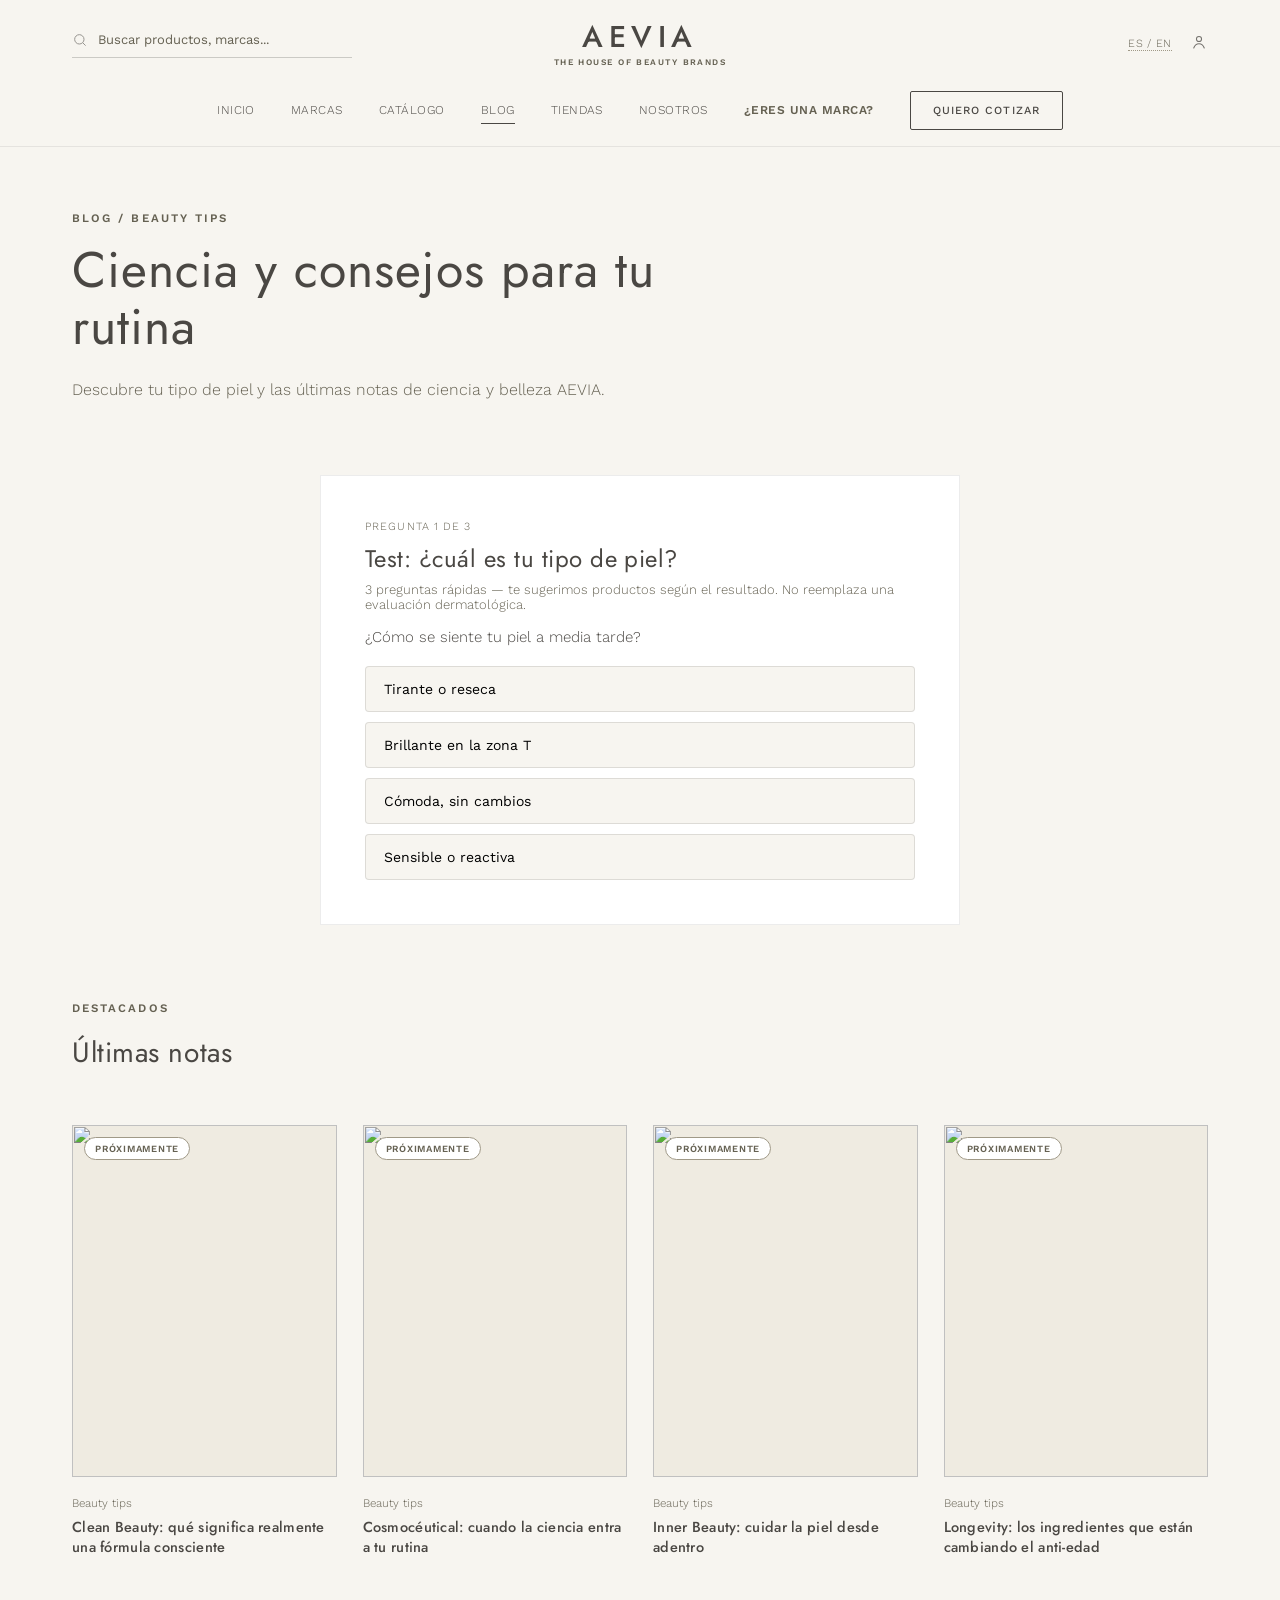
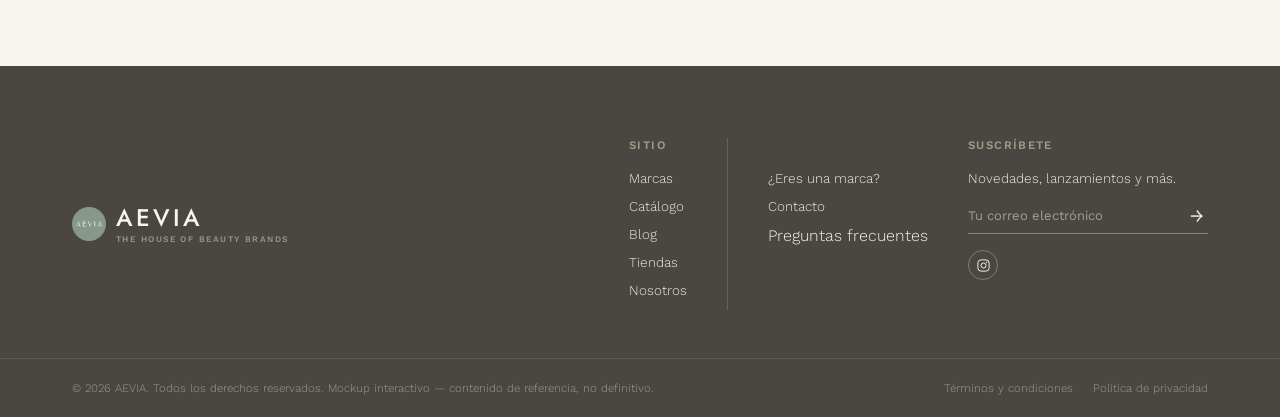
==== commit d4ef08ae: "Add files via upload" ====
--- a/blog.html
+++ b/blog.html
@@ -32,8 +32,8 @@
       <span class="sub">THE HOUSE OF BEAUTY BRANDS</span>
     </a>
     <div class="header-actions">
-      <span class="lang-toggle" title="[PENDIENTE] Sitio bilingüe — hoy solo en español">ES / EN</span>
-      <span class="icon-link" title="[PENDIENTE] Cuenta de usuario — fase 2, requiere carrito" aria-label="Mi cuenta (pendiente)">
+      <span class="lang-toggle">ES / EN</span>
+      <span class="icon-link" aria-label="Mi cuenta">
         <svg width="18" height="18" viewBox="0 0 24 24" fill="none"><circle cx="12" cy="8" r="3.4" stroke="#4a4743" stroke-width="1.4"/><path d="M5 20c1.2-3.8 4.2-5.8 7-5.8s5.8 2 7 5.8" stroke="#4a4743" stroke-width="1.4" stroke-linecap="round"/></svg>
       </span>
       <button class="nav-toggle" aria-label="Abrir menú" aria-expanded="false">
@@ -57,7 +57,7 @@
   <div class="page-intro fade-up">
     <span class="eyebrow">Blog / Beauty tips</span>
     <h1>Ciencia y consejos para tu rutina</h1>
-    <p class="lead">[PENDIENTE] Esta sección necesita contenido editorial real de la clienta — hoy muestra la estructura (test de piel + artículos destacados) con marcadores de posición.</p>
+    <p class="lead">Descubre tu tipo de piel y las últimas notas de ciencia y belleza AEVIA.</p>
   </div>
 
   <!-- TEST DE TIPO DE PIEL -->
@@ -114,7 +114,6 @@
           <input type="email" placeholder="Tu correo electrónico" required>
           <button type="submit" aria-label="Suscribirme">&#8594;</button>
         </form>
-        <small>[PENDIENTE] conectar a una herramienta de email marketing.</small>
         <div class="footer-social">
           <a href="https://instagram.com/aevia.cl" target="_blank" rel="noopener" aria-label="Instagram">
             <svg width="15" height="15" viewBox="0 0 24 24" fill="none"><rect x="3" y="3" width="18" height="18" rx="5" stroke="#F7F5F0" stroke-width="1.5"/><circle cx="12" cy="12" r="4" stroke="#F7F5F0" stroke-width="1.5"/><circle cx="17.2" cy="6.8" r="1.1" fill="#F7F5F0"/></svg>
@@ -132,17 +131,17 @@
   </div>
 </footer>
 
-<script src="js/data.js?v=3"></script>
-<script src="js/main.js?v=3"></script>
+<script src="js/data.js?v=4"></script>
+<script src="js/main.js?v=5"></script>
 <script>
   initNav("blog");
 
-  /* ---- Artículos destacados (placeholder — falta contenido real) ---- */
+  /* ---- Artículos destacados (contenido editorial final pendiente) ---- */
   const ARTICLES = [
-    { img: poolImg("editorial", 4), tag: "[PENDIENTE]", title: "Título del artículo 1 — a definir con la clienta" },
-    { img: poolImg("science", 5), tag: "[PENDIENTE]", title: "Título del artículo 2 — a definir con la clienta" },
-    { img: poolImg("botanical", 6), tag: "[PENDIENTE]", title: "Título del artículo 3 — a definir con la clienta" },
-    { img: poolImg("sun", 7), tag: "[PENDIENTE]", title: "Título del artículo 4 — a definir con la clienta" }
+    { img: poolImg("editorial", 4), tag: "Próximamente", title: "Clean Beauty: qué significa realmente una fórmula consciente" },
+    { img: poolImg("science", 5), tag: "Próximamente", title: "Cosmocéutical: cuando la ciencia entra a tu rutina" },
+    { img: poolImg("botanical", 6), tag: "Próximamente", title: "Inner Beauty: cuidar la piel desde adentro" },
+    { img: poolImg("sun", 7), tag: "Próximamente", title: "Longevity: los ingredientes que están cambiando el anti-edad" }
   ];
   qs("#blog-grid").innerHTML = ARTICLES.map(a => `
     <a class="product-card fade-up" href="#" onclick="return false" aria-disabled="true">
